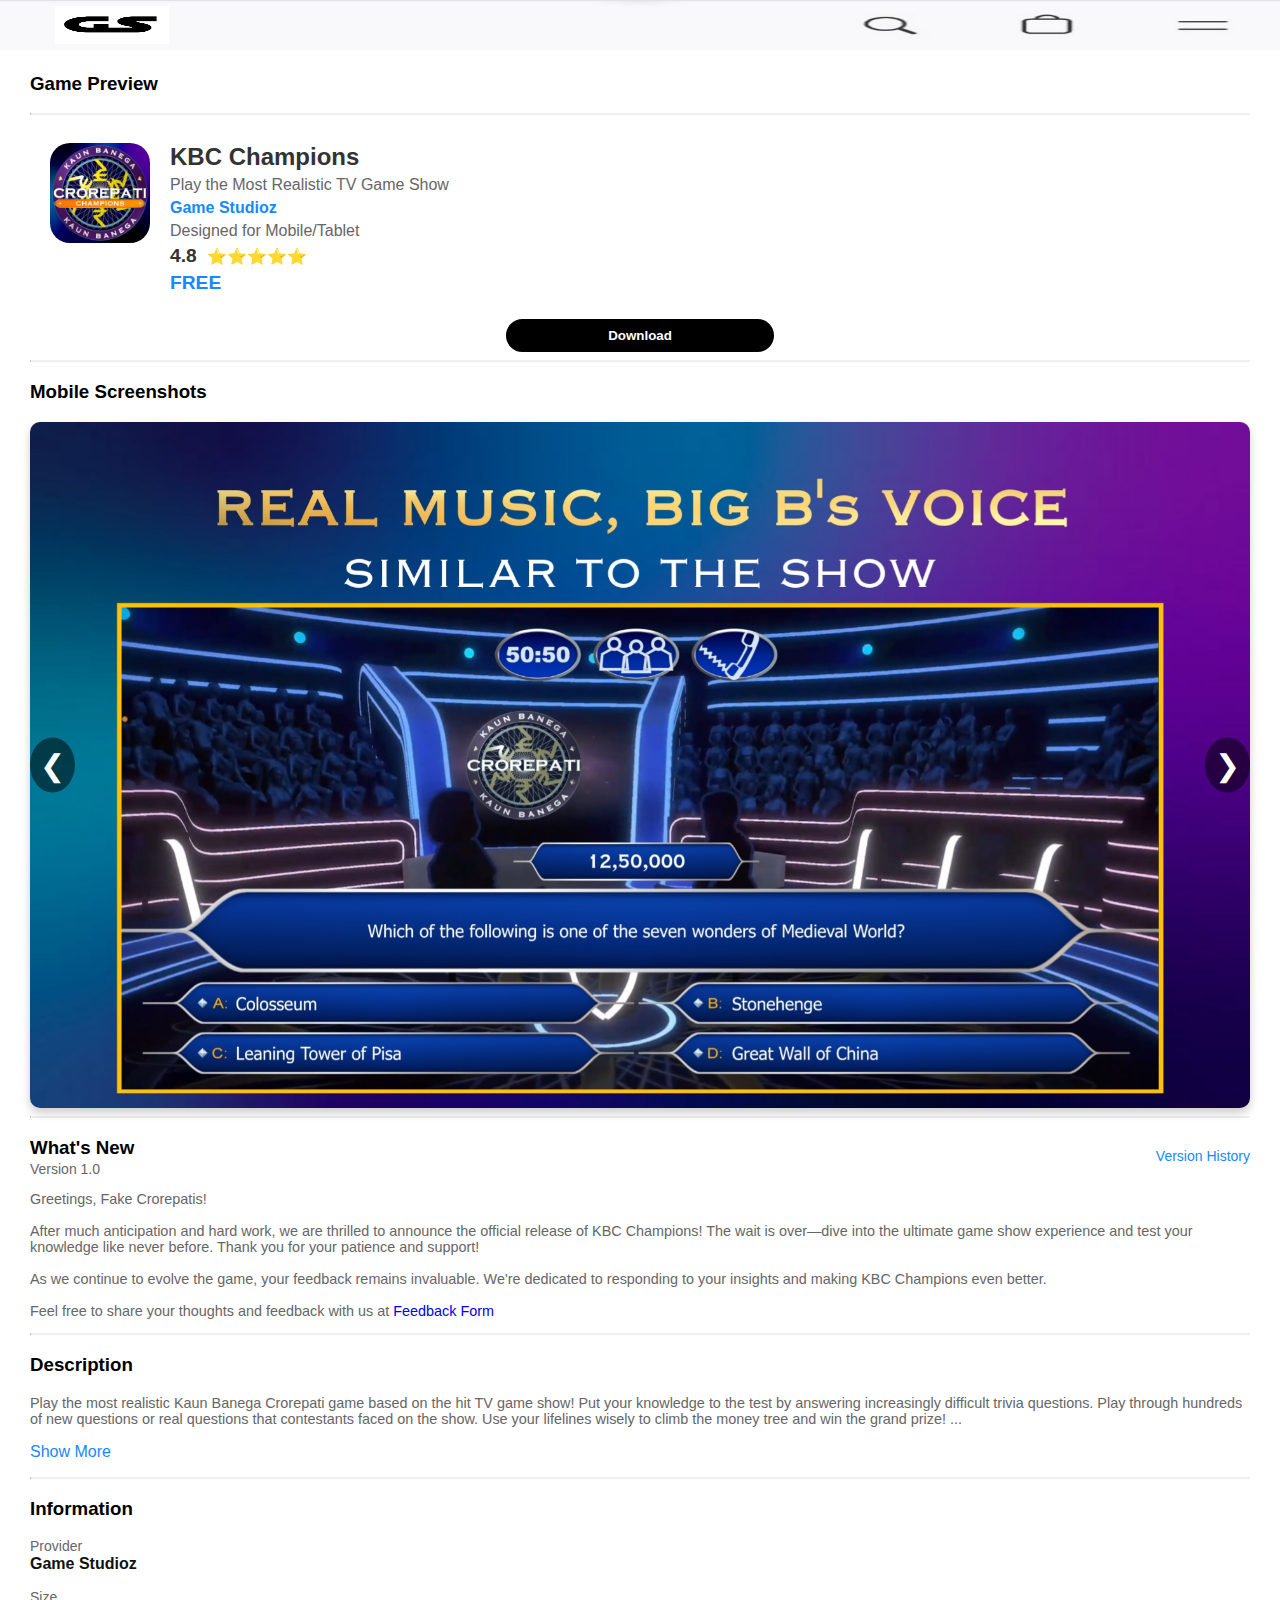
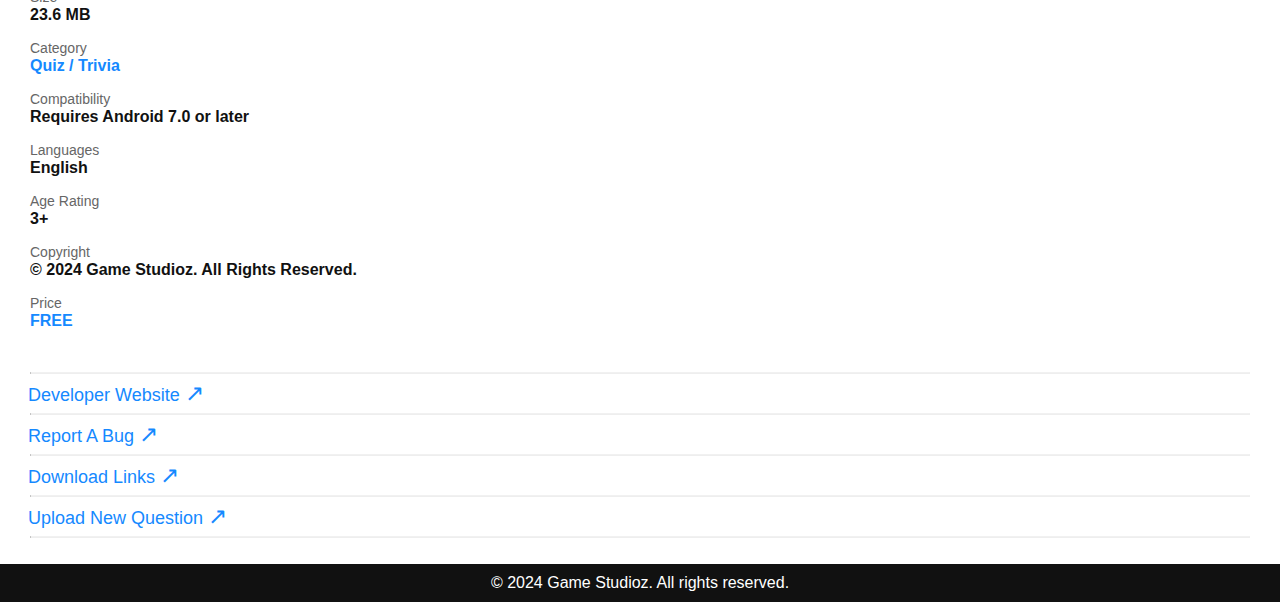
==== index.html @ f711162d "Update index.html" ====
<!DOCTYPE html>
<html lang="en">
<head>
    <meta charset="UTF-8">
    <meta name="viewport" content="width=device-width, initial-scale=1.0">
    <title>Game Studioz | KBC Champions</title>
<link href='https://unpkg.com/boxicons@2.1.4/css/boxicons.min.css' rel='stylesheet'>
<link rel="stylesheet" href="styles.css">
 </head>
<body>
   <img class="nav" src="nav.jpg" alt="">
    <div class="main">
        <h3>Game Preview</h3>
        <hr>
        <div class="app-card">
            <div class="app-icon">
                <img src="slogo.png" alt="Millionaire Champions Icon">
            </div>
            <div class="app-details">
                <h1>KBC Champions</h1>
                <p>Play the Most Realistic TV Game Show</p>
                <p style="color: #1589ff;"><strong>Game Studioz</strong></p>
                <p>Designed for Mobile/Tablet</p>
                <div class="ratings">
                    <span class="ratingS">4.8</span>
                    <span class="stars">⭐️⭐️⭐️⭐️⭐️</span>
                </div>
                <p style="color: #1589ff;" class="price">FREE</p>
            </div>
        </div>
        <center><a href="#download"><button class="download-btn">Download</button></a></center>
        <hr>
        <h3>Mobile Screenshots</h3>
        <div class="slider">
            <div class="slides">
                <img src="screenshot1.jpg" class="slide active" alt="Image 1">
                <img src="screenshot2.jpg" class="slide" alt="Image 2">
                <img src="screenshot3.jpg" class="slide" alt="Image 3">
                <img src="screenshot4.jpg" class="slide" alt="Image 4">
            </div>
            <div class="arrows">
                <div class="prev" onclick="prevSlide()">&#10094;</div>
                <div class="next" onclick="nextSlide()">&#10095;</div>
            </div>
        </div>
        <hr>
        <h3>What's New</h3>
        <p id="Vhistory">Version History</p>
        <p id="versionP">Version 1.0</p>
        <div id="version">
            <p id="versionD">
                Greetings, Fake Crorepatis!<br><br>
                After much anticipation and hard work, we are thrilled to announce the official release of KBC Champions! The wait is over—dive into the ultimate game show experience and test your knowledge like never before. Thank you for your patience and support!<br><br>
                As we continue to evolve the game, your feedback remains invaluable. We're dedicated to responding to your insights and making KBC Champions even better. <br><br>
                Feel free to share your thoughts and feedback with us at <a href="bug.html">Feedback Form</a>
                
            </p>
        </div>
        <hr>
        <div id="VersionHistory" class="hidden">
            <div id="VMain">
            <span id="Close">x</span>
            <h3>Version History</h3>
            <hr>
            <b id="v">v1.0</b><span id="date">11 Sep 2024</span><br>
            <p id="versionD">
                Greetings, Fake Crorepatis!<br><br>
                After much anticipation and hard work, we are thrilled to announce the official release of KBC Champions! The wait is over—dive into the ultimate game show experience and test your knowledge like never before. Thank you for your patience and support!<br><br>
                As we continue to evolve the game, your feedback remains invaluable. We're dedicated to responding to your insights and making KBC Champions even better. <br><br>
                Feel free to share your thoughts and feedback with us at <a href="bug.html">Feedback Form</a>
                
            </p>
            <hr>
            </div>
        </div>
        <h3>Description</h3>
        <div id="description">
            Play the most realistic Kaun Banega Crorepati game based on the hit TV game show! Put your knowledge to the test by answering increasingly difficult trivia questions. Play through hundreds of new questions or real questions that contestants faced on the show. Use your lifelines wisely to climb the money tree and win the grand prize!
            <span id="dots">...</span>
            <div id="moreText">
                <br><br>
                <strong>Do you have what it takes to become a CROREPATI?</strong>
                <br><br>
                <strong>KBC CHAMPIONS FEATURES:</strong>
                <ul>
                    <li>Play through hundreds of challenging questions modernised for 2024!</li>
                    <li>Try Champions Mode to play real questions contestants faced on the show. How well can you do against their scores?</li>
                    <li>Use your lifelines to give yourself the best chances of winning. Phone a friend, ask the audience, use a 50:50!</li>
                    <li>Compete on the leaderboards to showcase your quizzing skills against other players!</li>
                    <li>Experience the original, suspense-building music, and <b style="color: #1589ff;">BIG B's Voice</b> from the series!</li>
                    <li>Play on the realistic set from the TV show, simulated in 3D! Feel the drama as the pressure builds.</li>
                    <li>Completely <b style="color: #1589ff;">ad-free</b> for seamless, uninterrupted gameplay.</li>
                </ul>
                <br>
                <strong>PLAY CHAMPIONS MODE:</strong>
                <br>
                Play Classic Mode with tons of new questions designed specifically for the game, or try Champions Mode to answer real questions featured on the TV show!
                <br><br>
                <strong>EXPERIENCE THE ORIGINAL MUSIC AND BIG B's VOICE</strong>
                <br>
                Play on a simulated set with sound design and lighting effects identical to the show! Feel the pressure rise with each new question, each more difficult than the last. And Experience the Big B's Voice.
                <br><br>
                <strong>STUMPED? USE A LIFELINE!</strong>
                <br>
                Use the three signature Kaun Banega Crorepati lifelines to keep yourself in the game! Phone a friend for one-on-one advice, ask the audience for answers from the crowd, use a 50:50 split to eliminate two wrong answers!
                <br><br>
                <strong>CLIMB THE LEADERBOARDS:</strong>
                <br>
                See where you stand on the global leaderboards in three different categories: time to first safety net, average prize money, and total prize earnings. Compete to be recognised as the best KBC player! <b style="color: #1589ff;">COMING SOON!</b>
                <br><br>
                Download today to play the most Realistic Kaun Banega Crorepati game right from the palm of your hand.
            </div>
        </div>
        <p style="color: #1589ff; cursor: pointer;" id="moreBtn" onclick="toggleDescription()">Show More</p>
        <hr>
        <h3>Information</h3>
        <p class="lightH">Provider</p>
        <p class="boldH">Game Studioz</p>
        <p class="lightH">Size</p>
        <p class="boldH">23.6 MB</p>
        <p class="lightH">Category</p>
        <p style="color: #1589ff;" class="boldH">Quiz / Trivia</p>
        <p class="lightH">Compatibility</p>
        <p class="boldH">Requires Android 7.0 or later</p>
        <p class="lightH">Languages</p>
        <p class="boldH">English</p>
        <p class="lightH">Age Rating</p>
        <p class="boldH">3+</p>
        <p class="lightH">Copyright</p>
        <p class="boldH">© 2024 Game Studioz. All Rights Reserved.</p>
        <p class="lightH">Price</p>
        <p style="color: #1589ff;" class="boldH">FREE</p><br>
        <hr>
        <div id="download">
           <a href="https://gamestudioz.weebly.com/"><p class="link">Developer Website <b class="arrow">&#8599;</b></p></a>
            <hr>
            <a href="bug.html"><p class="link">Report A Bug <b class="arrow">&#8599;</b></p></a>
            <hr>
           <a href="download.html"><p class="link">Download Links <b class="arrow">&#8599;</b></p></a>
            <hr>
             <a href="question.html"><p class="link">Upload New Question <b class="arrow">&#8599;</b></p></a>
            <hr><br>
        </div>
           </div>
        <footer>
        <p>&copy; 2024 Game Studioz. All rights reserved.</p>
        </footer>
    <script src="main.js"></script>
</body>
</html>
---- styles.css ----
body {
    margin: 0;
    height: 100vh;
    width: 100vw;
    font-family: Arial, sans-serif;
}

.nav {
    width: 100%;
    height: 50px;
}

.main {
    padding: 0px 30px;
}

hr {
    border-top: 1px solid #f1f1f1;
}

.app-card {
    display: flex;
    flex-direction: row;
    background-color: white;
    padding: 20px;
    border-radius: 10px;
    max-width: 500px;
    width: 95%;
}

.app-icon img {
    width: 100px;
    height: 100px;
    border-radius: 20px;
}

.app-details {
    margin-left: 20px;
}

.app-details h1 {
    font-size: 1.5em;
    margin: 0;
    color: #333;
}

.app-details p {
    margin: 5px 0;
    color: #666;
}
#versionP {
    margin-top: -17px;
    color: #666;
    font-size: 14px;
}
#versionD {
    color: #666;
    font-size: 0.9em;
}
.ratings {
    display: flex;
    align-items: center;
}

.ratingS {
    font-size: 1.2em;
    font-weight: bold;
    margin-right: 10px;
    color: #333;
}

.stars {
    color: #ffcc00;
}

.price {
    font-size: 1.2em;
    font-weight: bold;
    color: #1589ff;
    margin-top: 10px;
}

.slider {
    width: 100%;
    position: relative;
    overflow: hidden;
    border-radius: 10px;
    box-shadow: 0 5px 10px rgba(0, 0, 0, 0.2);
}

.slides {
    display: flex;
    transition: 0.5s ease;
}

.slide {
    min-width: 100%;
    transition: 0.5s;
}

.arrows {
    position: absolute;
    top: 50%;
    width: 100%;
    display: flex;
    justify-content: space-between;
    transform: translateY(-50%);
}

.prev, .next {
    font-size: 30px;
    color: white;
    background-color: rgba(0, 0, 0, 0.5);
    padding: 10px;
    cursor: pointer;
    user-select: none;
    border-radius: 50%;
}

.prev:hover, .next:hover {
    background-color: rgba(0, 0, 0, 0.8);
}

#description {
    color: #666;
    font-size: 0.9em;
}

#description ul {
    margin: 0;
    padding: 0;
    list-style-type: disc;
    margin-left: 20px;
}

#description li {
    margin-bottom: 10px;
}

#description strong {
    font-size: 1.1em;
    color: #333;
}

#moreText {
    display: none;
}

#moreText.show {
    display: block;
}

.lightH {
    font-size: 14px;
    color: #666;
    margin-bottom: -15px;
}

.boldH {
    font-size: 16px;
    font-weight: 600;
    color: #111;
}

.link {
    color: #1589ff;
    font-size: 18px;
    margin: -2px;
}

a {
    text-decoration: none;
}

.arrow {
    font-size: 23px;
    font-weight: normal;
}

footer {
    background-color: #111;
    color: #fff;
    text-align: center;
    padding: 10px 0;
    position: relative;
    bottom: 0;
    width: 100%;
}

.download-btn {
    color: white;
    font-weight: bold;
    background: black;
    text-align: center;
    border: 2px solid black;
    padding: 7px 100px;
    border-radius: 20px;
}

.download-btn:hover {
    background: #333;
}

#Vhistory {
    color: #1589ff;
    float: right;
    font-size: 14px;
    margin-top: -30px;
}
#v {
    font-weight: bold;
    float: left;
    font-size: 14px;
    color: #111;
    margin-left: 20px;
    margin-bottom: 20px;
}
#date {
    float: right;
    color: #333;
    font-size: 12px;
    margin-right: 20px;
    margin-bottom: 20px;
}
#Close {
  display: inline-block;
  width: 40px;
  height: 40px;
  line-height: 40px;
  text-align: center;
  background-color: #f1f1f1;
  color: #111;
  border-radius: 50%;
  font-size: 20px;
  font-weight: bold;
}
 #VersionHistory {
  position: fixed;
  top: 50px;
  left: 0;
  width: 100%;
  height: calc(100% - 50px);
  background-color: white;
  display: none;
  justify-content: center;
  align-items: center;
  overflow: auto;
  z-index: 1000;
}
 #VMain {
    margin: 30px;
    overflow-y: auto;
 }
footer p {
    margin: 0;
}
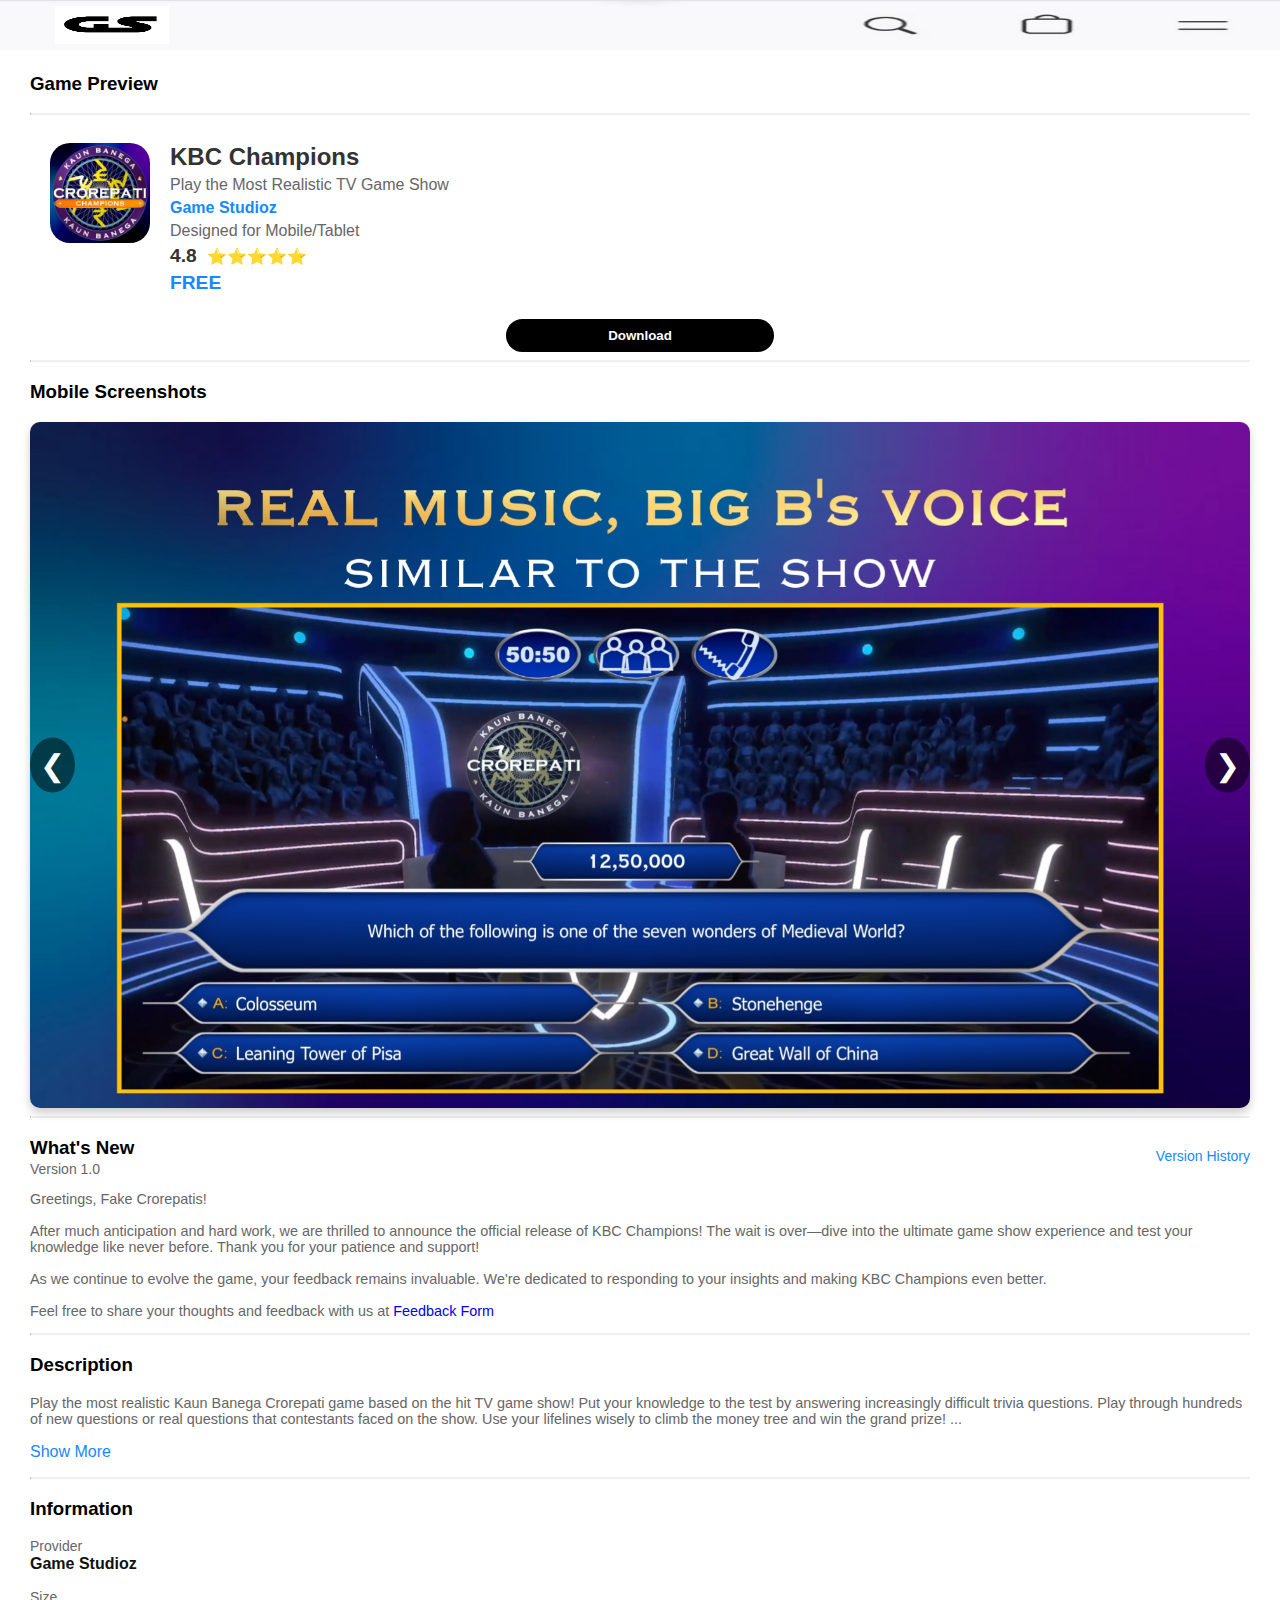
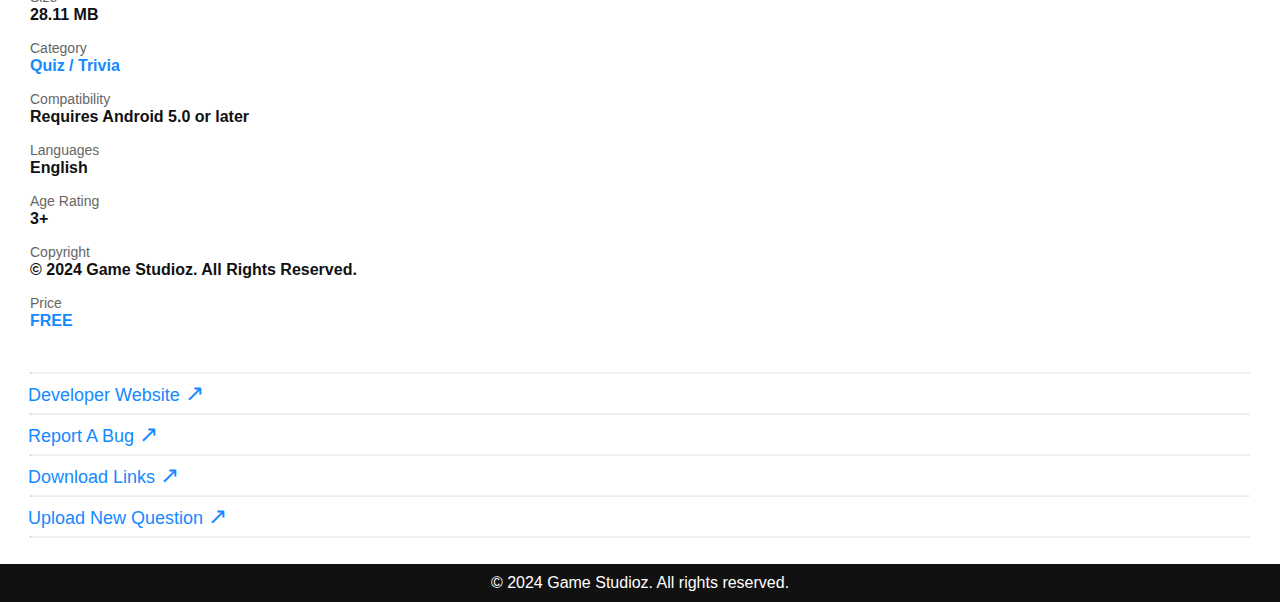
==== commit 8ed98d95: "Update index.html" ====
--- a/index.html
+++ b/index.html
@@ -117,11 +117,11 @@
         <p class="lightH">Provider</p>
         <p class="boldH">Game Studioz</p>
         <p class="lightH">Size</p>
-        <p class="boldH">23.6 MB</p>
+        <p class="boldH">28.11 MB</p>
         <p class="lightH">Category</p>
         <p style="color: #1589ff;" class="boldH">Quiz / Trivia</p>
         <p class="lightH">Compatibility</p>
-        <p class="boldH">Requires Android 7.0 or later</p>
+        <p class="boldH">Requires Android 5.0 or later</p>
         <p class="lightH">Languages</p>
         <p class="boldH">English</p>
         <p class="lightH">Age Rating</p>
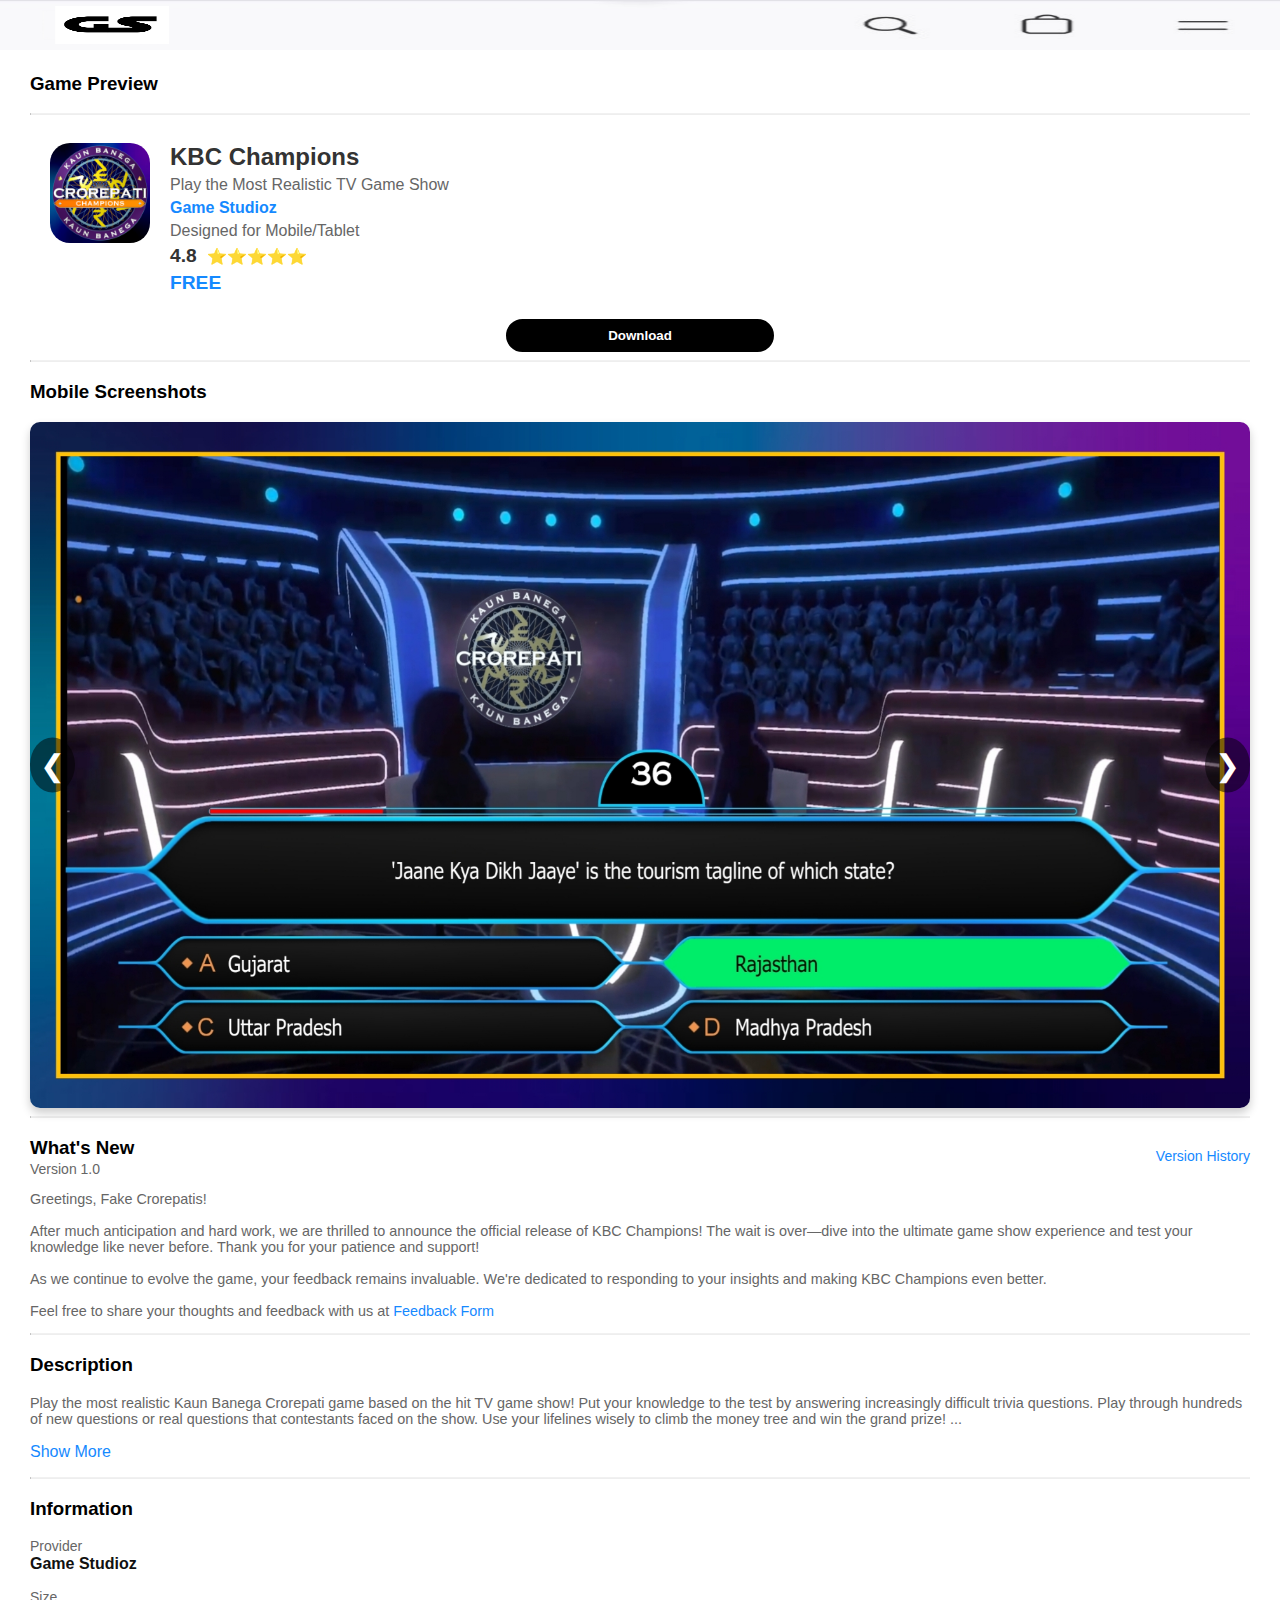
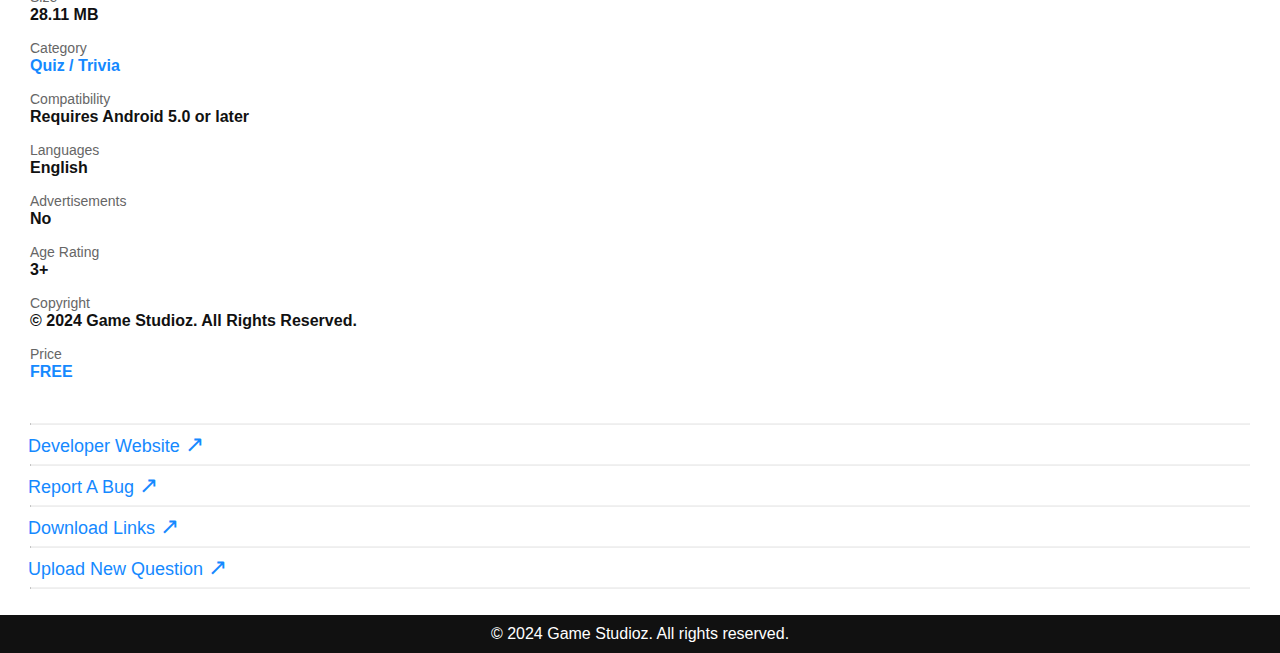
==== commit f7f1a532: "Update index.html" ====
--- a/index.html
+++ b/index.html
@@ -33,10 +33,13 @@
         <h3>Mobile Screenshots</h3>
         <div class="slider">
             <div class="slides">
+                <img src="screenshot1a.jpg" class="slide" alt="Cover">
+                <img src="screenshot1b.jpg" class="slide" alt="Theme">
                 <img src="screenshot1.jpg" class="slide active" alt="Image 1">
                 <img src="screenshot2.jpg" class="slide" alt="Image 2">
                 <img src="screenshot3.jpg" class="slide" alt="Image 3">
                 <img src="screenshot4.jpg" class="slide" alt="Image 4">
+                <img src="screenshot5.jpg" class="slide" alt="Image 5">
             </div>
             <div class="arrows">
                 <div class="prev" onclick="prevSlide()">&#10094;</div>
@@ -52,7 +55,7 @@
                 Greetings, Fake Crorepatis!<br><br>
                 After much anticipation and hard work, we are thrilled to announce the official release of KBC Champions! The wait is over—dive into the ultimate game show experience and test your knowledge like never before. Thank you for your patience and support!<br><br>
                 As we continue to evolve the game, your feedback remains invaluable. We're dedicated to responding to your insights and making KBC Champions even better. <br><br>
-                Feel free to share your thoughts and feedback with us at <a href="bug.html">Feedback Form</a>
+                Feel free to share your thoughts and feedback with us at <a style="color: #1589ff;" href="bug.html">Feedback Form</a>
                 
             </p>
         </div>
@@ -62,12 +65,12 @@
             <span id="Close">x</span>
             <h3>Version History</h3>
             <hr>
-            <b id="v">v1.0</b><span id="date">11 Sep 2024</span><br>
+            <b id="v">v1.0</b><span id="date">12 Sep 2024</span><br>
             <p id="versionD">
                 Greetings, Fake Crorepatis!<br><br>
                 After much anticipation and hard work, we are thrilled to announce the official release of KBC Champions! The wait is over—dive into the ultimate game show experience and test your knowledge like never before. Thank you for your patience and support!<br><br>
                 As we continue to evolve the game, your feedback remains invaluable. We're dedicated to responding to your insights and making KBC Champions even better. <br><br>
-                Feel free to share your thoughts and feedback with us at <a href="bug.html">Feedback Form</a>
+                Feel free to share your thoughts and feedback with us at <a style="color: #1589ff;" href="bug.html">Feedback Form</a>
                 
             </p>
             <hr>
@@ -124,6 +127,8 @@
         <p class="boldH">Requires Android 5.0 or later</p>
         <p class="lightH">Languages</p>
         <p class="boldH">English</p>
+        <p class="lightH">Advertisements</p>
+        <p class="boldH">No</p>
         <p class="lightH">Age Rating</p>
         <p class="boldH">3+</p>
         <p class="lightH">Copyright</p>
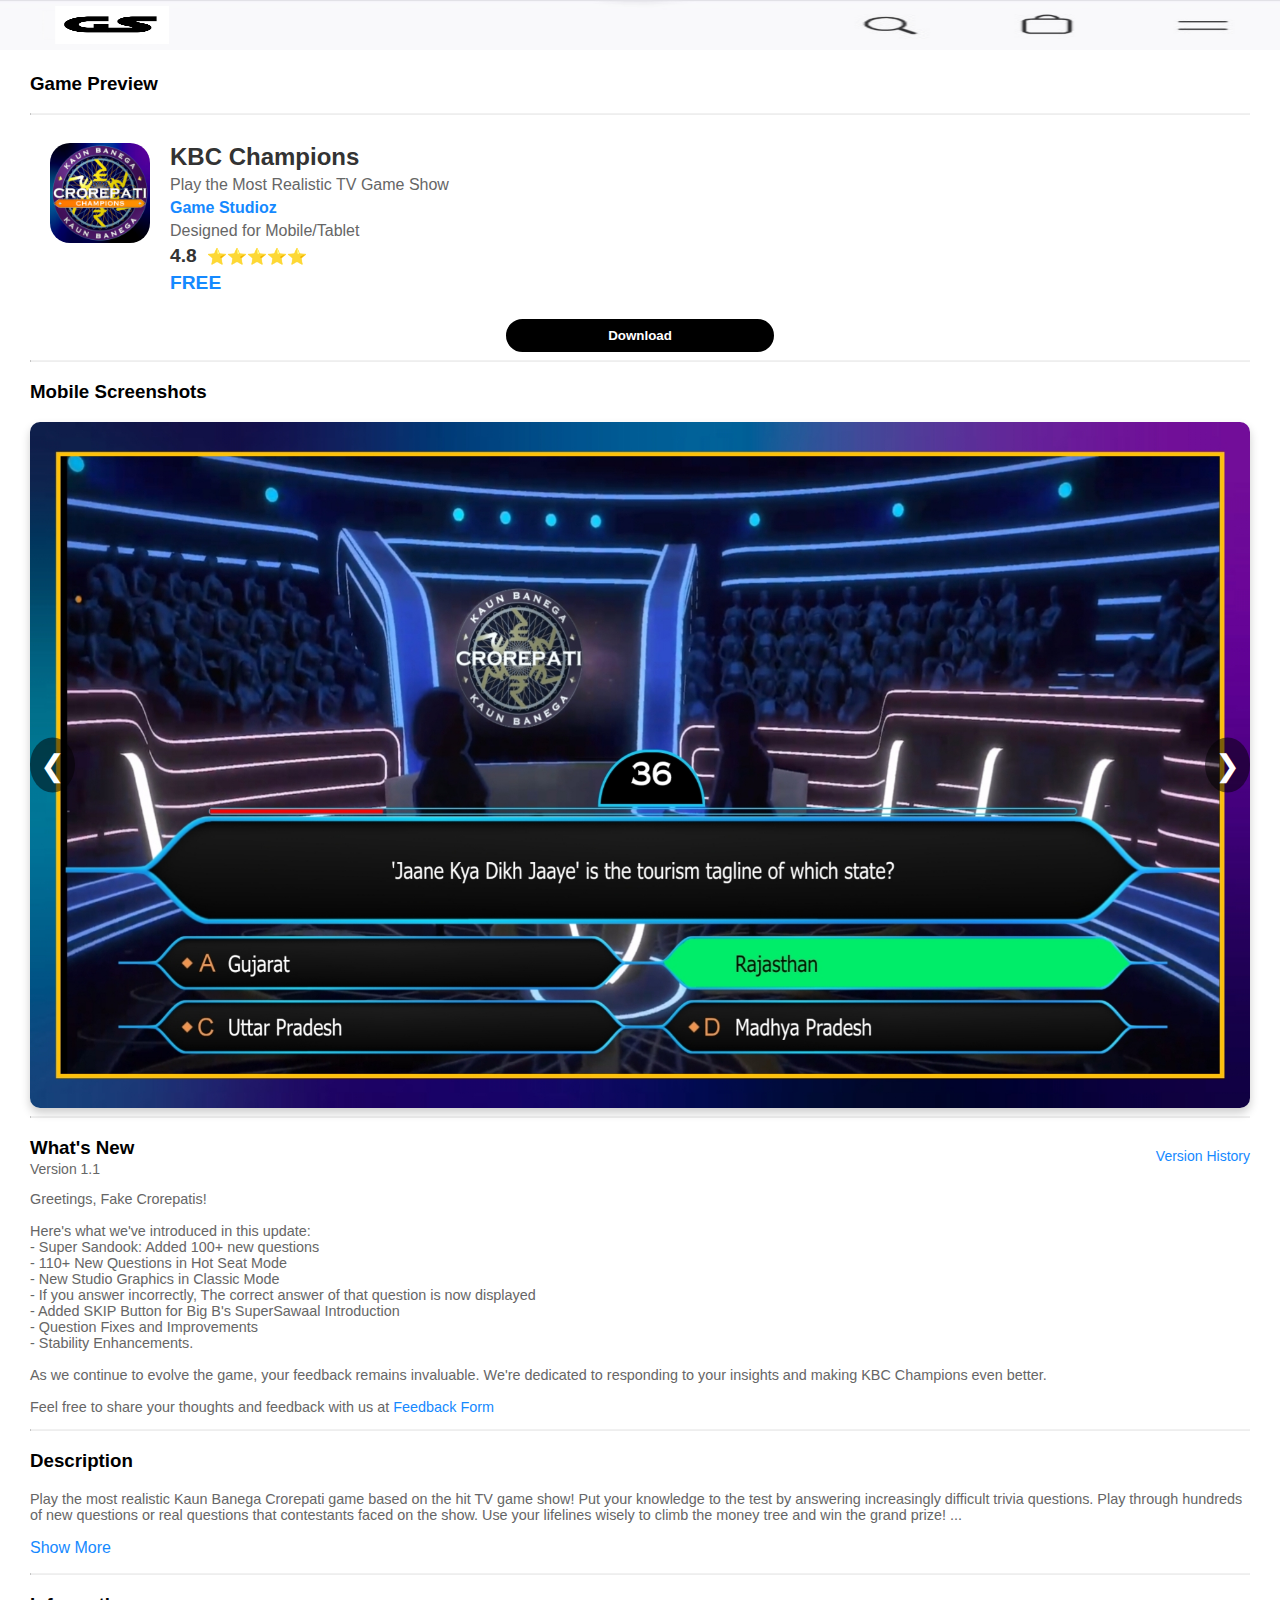
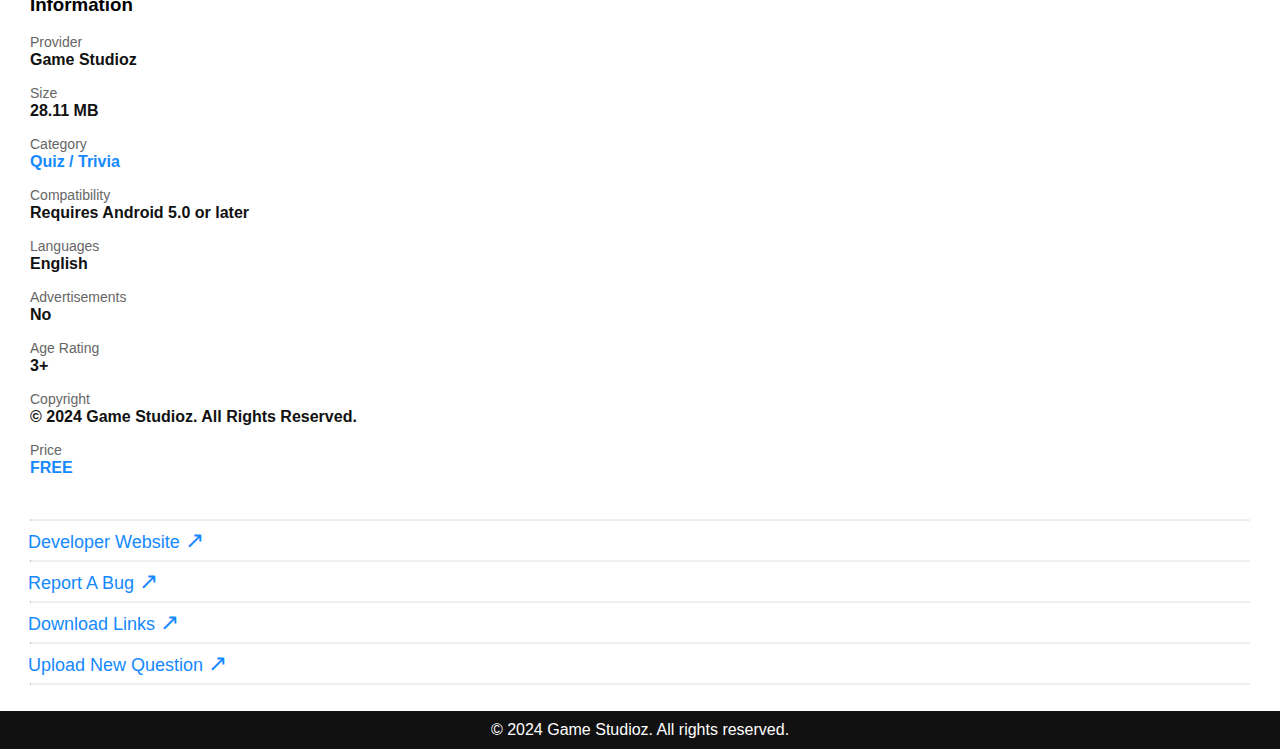
==== commit 0db856d6: "Update index.html" ====
--- a/index.html
+++ b/index.html
@@ -49,11 +49,19 @@
         <hr>
         <h3>What's New</h3>
         <p id="Vhistory">Version History</p>
-        <p id="versionP">Version 1.0</p>
+        <p id="versionP">Version 1.1</p>
         <div id="version">
             <p id="versionD">
                 Greetings, Fake Crorepatis!<br><br>
-                After much anticipation and hard work, we are thrilled to announce the official release of KBC Champions! The wait is over—dive into the ultimate game show experience and test your knowledge like never before. Thank you for your patience and support!<br><br>
+                Here's what we've introduced in this update:<br>
+                - Super Sandook: Added 100+ new questions <br>
+                - 110+ New Questions in Hot Seat Mode <br>
+                - New Studio Graphics in Classic Mode <br>
+                - If you answer incorrectly, The correct answer of that question is now displayed <br>
+                - Added SKIP Button for Big B's SuperSawaal Introduction <br>
+                - Question Fixes and Improvements <br>
+                - Stability Enhancements. <br>
+                <br>
                 As we continue to evolve the game, your feedback remains invaluable. We're dedicated to responding to your insights and making KBC Champions even better. <br><br>
                 Feel free to share your thoughts and feedback with us at <a style="color: #1589ff;" href="bug.html">Feedback Form</a>
                 
@@ -64,8 +72,24 @@
             <div id="VMain">
             <span id="Close">x</span>
             <h3>Version History</h3>
+            <b id="v">v1.1</b><span id="date">23 Oct 2024</span><br> 
             <hr>
             <b id="v">v1.0</b><span id="date">12 Sep 2024</span><br>
+              <p id="versionD">
+                Greetings, Fake Crorepatis!<br><br>
+                Here's what we've introduced in this update:<br>
+                - Super Sandook: Added 100+ new questions <br>
+                - 110+ New Questions in Hot Seat Mode <br>
+                - New Studio Graphics in Classic Mode <br>
+                - If you answer incorrectly, The correct answer of that question is now displayed <br>
+                - Added SKIP Button for Big B's SuperSawaal Introduction <br>
+                - Question Fixes and Improvements <br>
+                - Stability Enhancements. <br>
+                <br>
+                As we continue to evolve the game, your feedback remains invaluable. We're dedicated to responding to your insights and making KBC Champions even better. <br><br>
+                Feel free to share your thoughts and feedback with us at <a style="color: #1589ff;" href="bug.html">Feedback Form</a>
+                
+            </p>
             <p id="versionD">
                 Greetings, Fake Crorepatis!<br><br>
                 After much anticipation and hard work, we are thrilled to announce the official release of KBC Champions! The wait is over—dive into the ultimate game show experience and test your knowledge like never before. Thank you for your patience and support!<br><br>
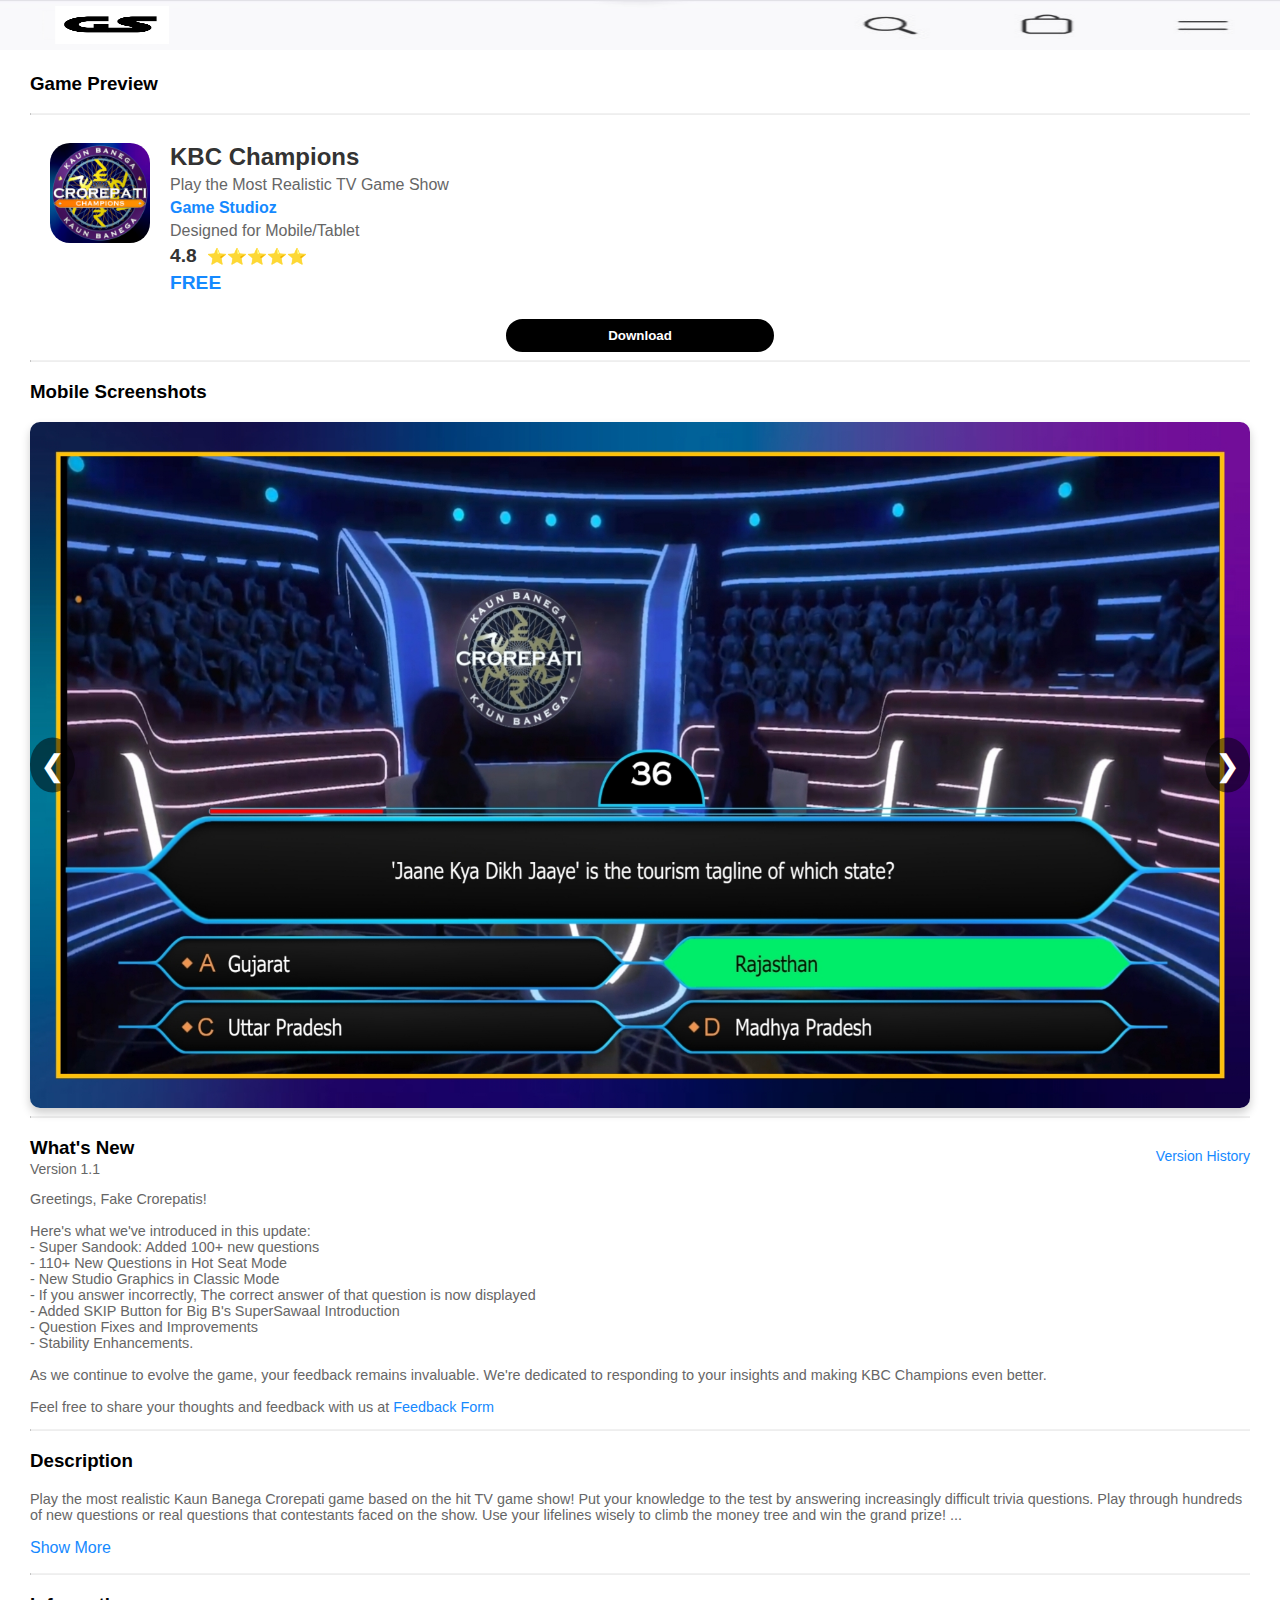
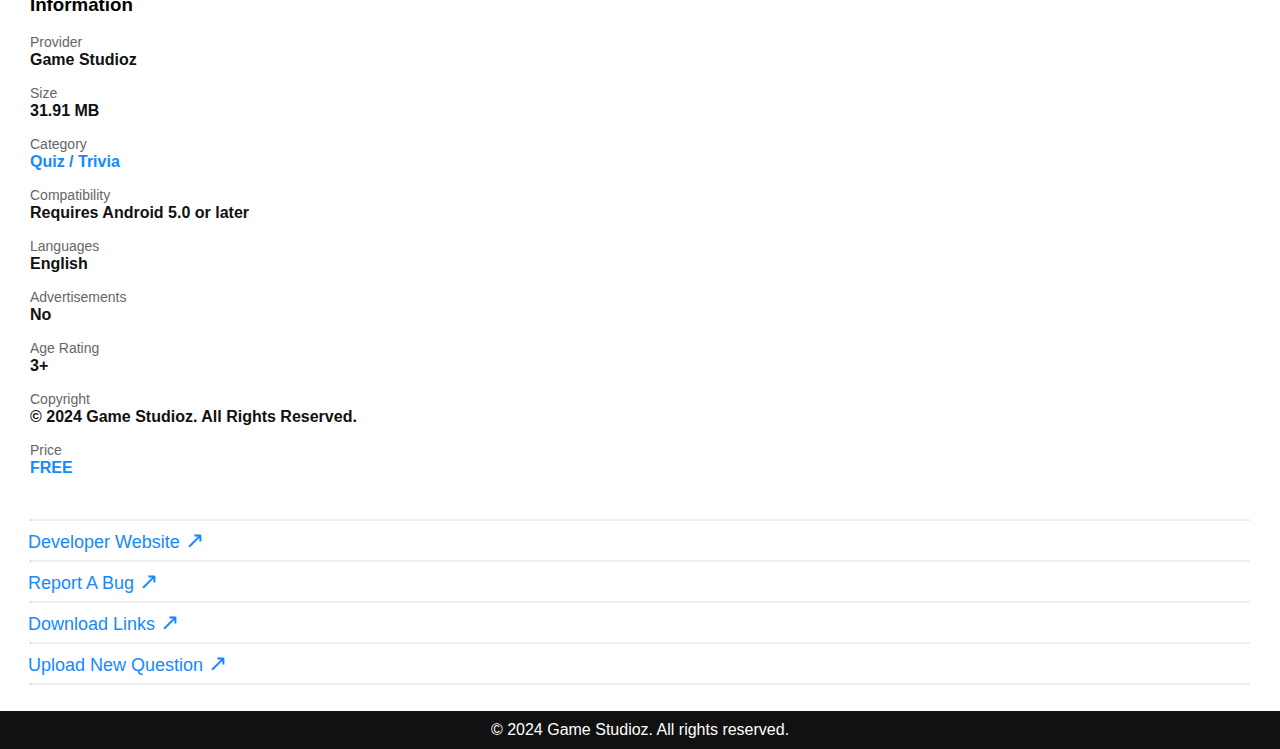
==== commit 660c74b5: "Update index.html" ====
--- a/index.html
+++ b/index.html
@@ -73,9 +73,7 @@
             <span id="Close">x</span>
             <h3>Version History</h3>
             <b id="v">v1.1</b><span id="date">23 Oct 2024</span><br> 
-            <hr>
-            <b id="v">v1.0</b><span id="date">12 Sep 2024</span><br>
-              <p id="versionD">
+            <p id="versionD">
                 Greetings, Fake Crorepatis!<br><br>
                 Here's what we've introduced in this update:<br>
                 - Super Sandook: Added 100+ new questions <br>
@@ -90,6 +88,8 @@
                 Feel free to share your thoughts and feedback with us at <a style="color: #1589ff;" href="bug.html">Feedback Form</a>
                 
             </p>
+            <hr>
+            <b id="v">v1.0</b><span id="date">12 Sep 2024</span><br>
             <p id="versionD">
                 Greetings, Fake Crorepatis!<br><br>
                 After much anticipation and hard work, we are thrilled to announce the official release of KBC Champions! The wait is over—dive into the ultimate game show experience and test your knowledge like never before. Thank you for your patience and support!<br><br>
@@ -144,7 +144,7 @@
         <p class="lightH">Provider</p>
         <p class="boldH">Game Studioz</p>
         <p class="lightH">Size</p>
-        <p class="boldH">28.11 MB</p>
+        <p class="boldH">31.91 MB</p>
         <p class="lightH">Category</p>
         <p style="color: #1589ff;" class="boldH">Quiz / Trivia</p>
         <p class="lightH">Compatibility</p>
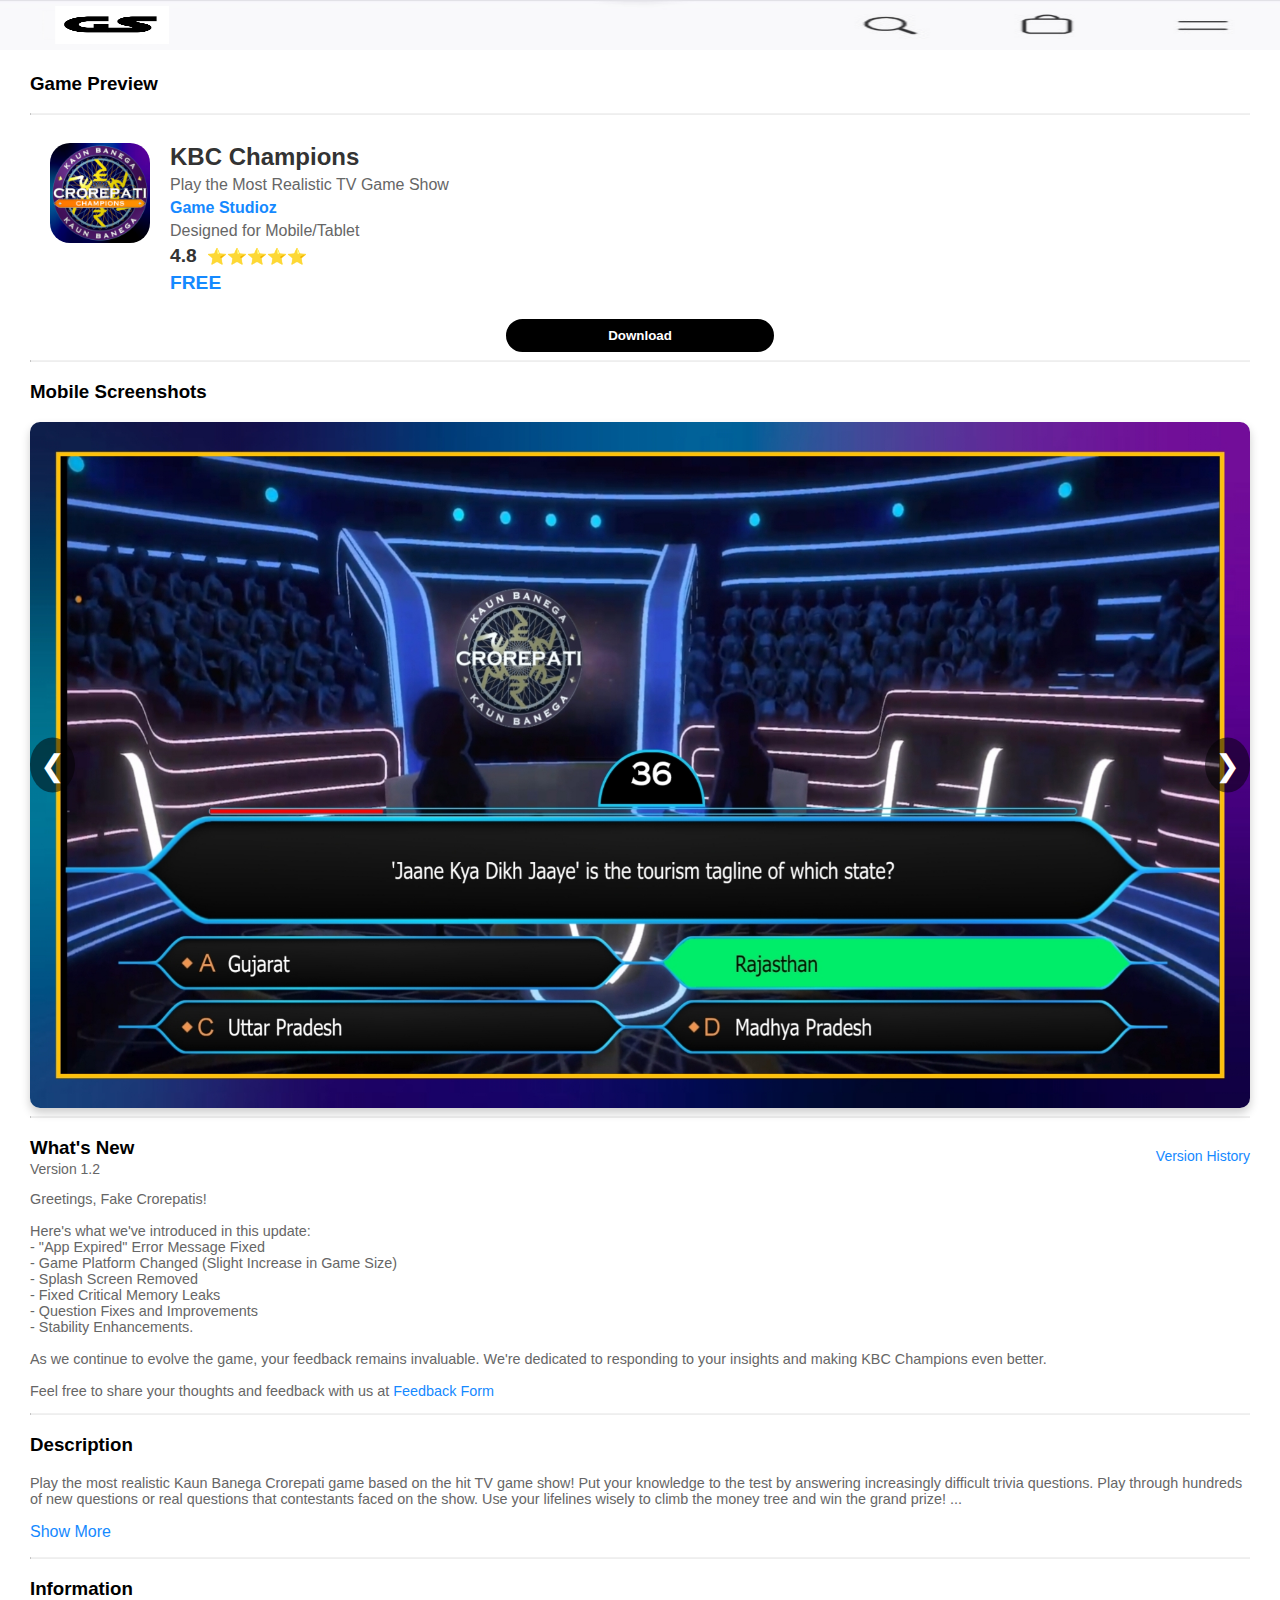
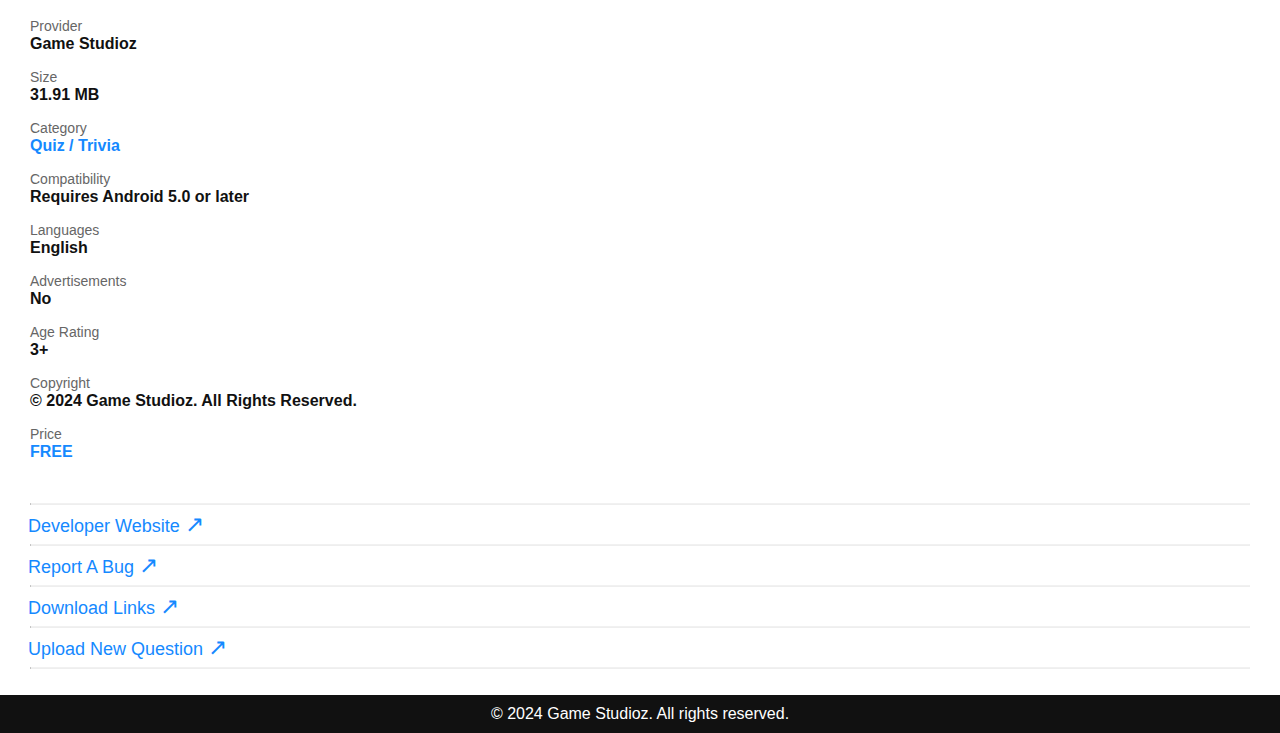
==== commit d588500b: "Update index.html" ====
--- a/index.html
+++ b/index.html
@@ -49,16 +49,15 @@
         <hr>
         <h3>What's New</h3>
         <p id="Vhistory">Version History</p>
-        <p id="versionP">Version 1.1</p>
+        <p id="versionP">Version 1.2</p>
         <div id="version">
             <p id="versionD">
                 Greetings, Fake Crorepatis!<br><br>
                 Here's what we've introduced in this update:<br>
-                - Super Sandook: Added 100+ new questions <br>
-                - 110+ New Questions in Hot Seat Mode <br>
-                - New Studio Graphics in Classic Mode <br>
-                - If you answer incorrectly, The correct answer of that question is now displayed <br>
-                - Added SKIP Button for Big B's SuperSawaal Introduction <br>
+                - "App Expired" Error Message Fixed <br>
+                - Game Platform Changed (Slight Increase in Game Size) <br>
+                - Splash Screen Removed <br>
+                - Fixed Critical Memory Leaks <br>
                 - Question Fixes and Improvements <br>
                 - Stability Enhancements. <br>
                 <br>
@@ -72,6 +71,22 @@
             <div id="VMain">
             <span id="Close">x</span>
             <h3>Version History</h3>
+            <b id="v">v1.2</b><span id="date">24 Nov 2024</span><br> 
+            <p id="versionD">
+                Greetings, Fake Crorepatis!<br><br>
+                Here's what we've introduced in this update:<br>
+                - "App Expired" Error Message Fixed <br>
+                - Game Platform Changed (Slight Increase in Game Size) <br>
+                - Splash Screen Removed <br>
+                - Fixed Critical Memory Leaks <br>
+                - Question Fixes and Improvements <br>
+                - Stability Enhancements. <br>
+                <br>
+                As we continue to evolve the game, your feedback remains invaluable. We're dedicated to responding to your insights and making KBC Champions even better. <br><br>
+                Feel free to share your thoughts and feedback with us at <a style="color: #1589ff;" href="bug.html">Feedback Form</a>
+                
+            </p>
+            <hr>  
             <b id="v">v1.1</b><span id="date">23 Oct 2024</span><br> 
             <p id="versionD">
                 Greetings, Fake Crorepatis!<br><br>
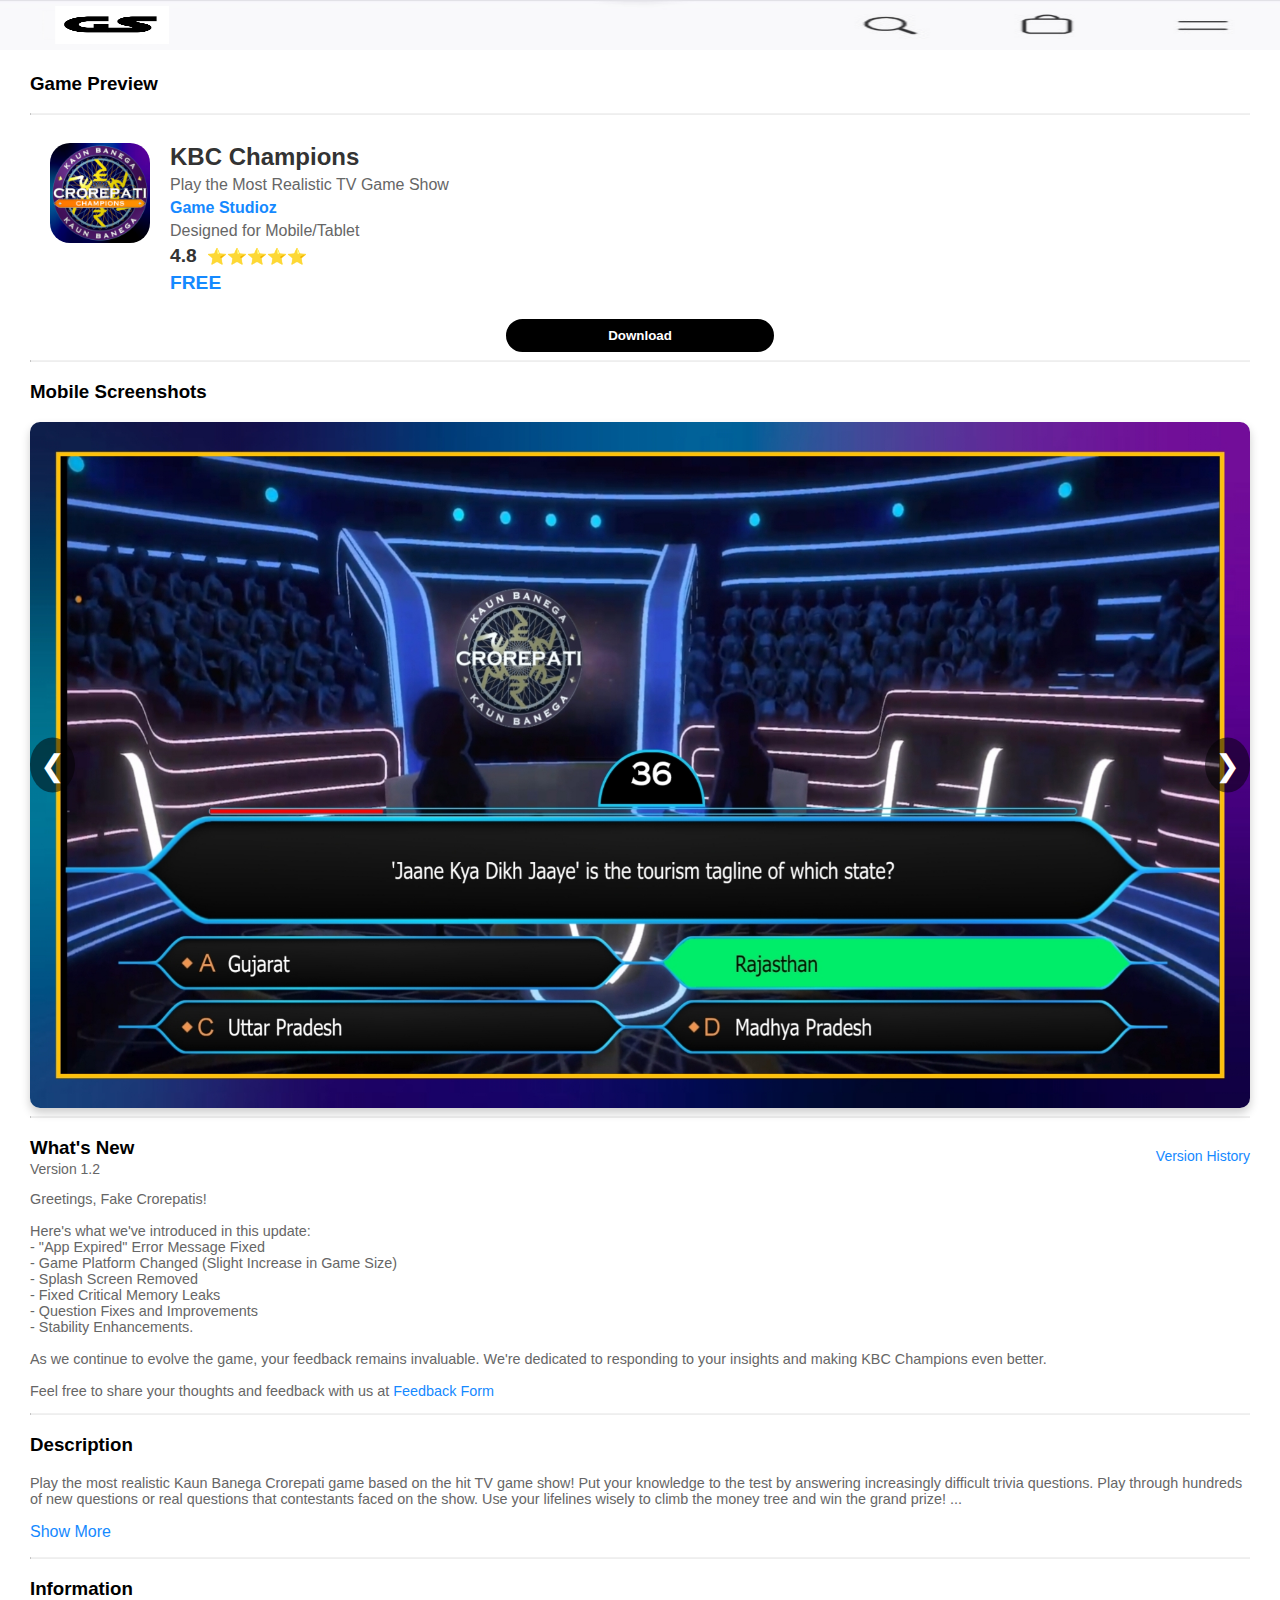
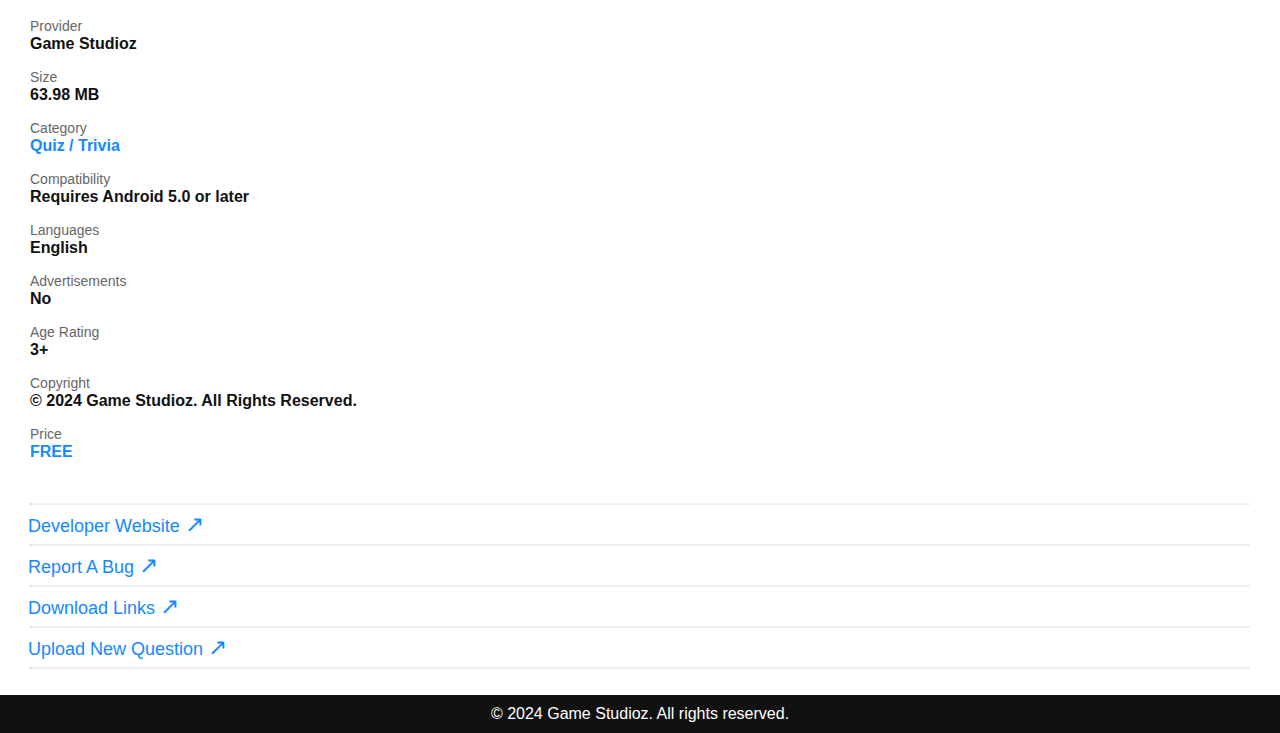
==== commit e030c563: "Update index.html" ====
--- a/index.html
+++ b/index.html
@@ -159,7 +159,7 @@
         <p class="lightH">Provider</p>
         <p class="boldH">Game Studioz</p>
         <p class="lightH">Size</p>
-        <p class="boldH">31.91 MB</p>
+        <p class="boldH">63.98 MB</p>
         <p class="lightH">Category</p>
         <p style="color: #1589ff;" class="boldH">Quiz / Trivia</p>
         <p class="lightH">Compatibility</p>
